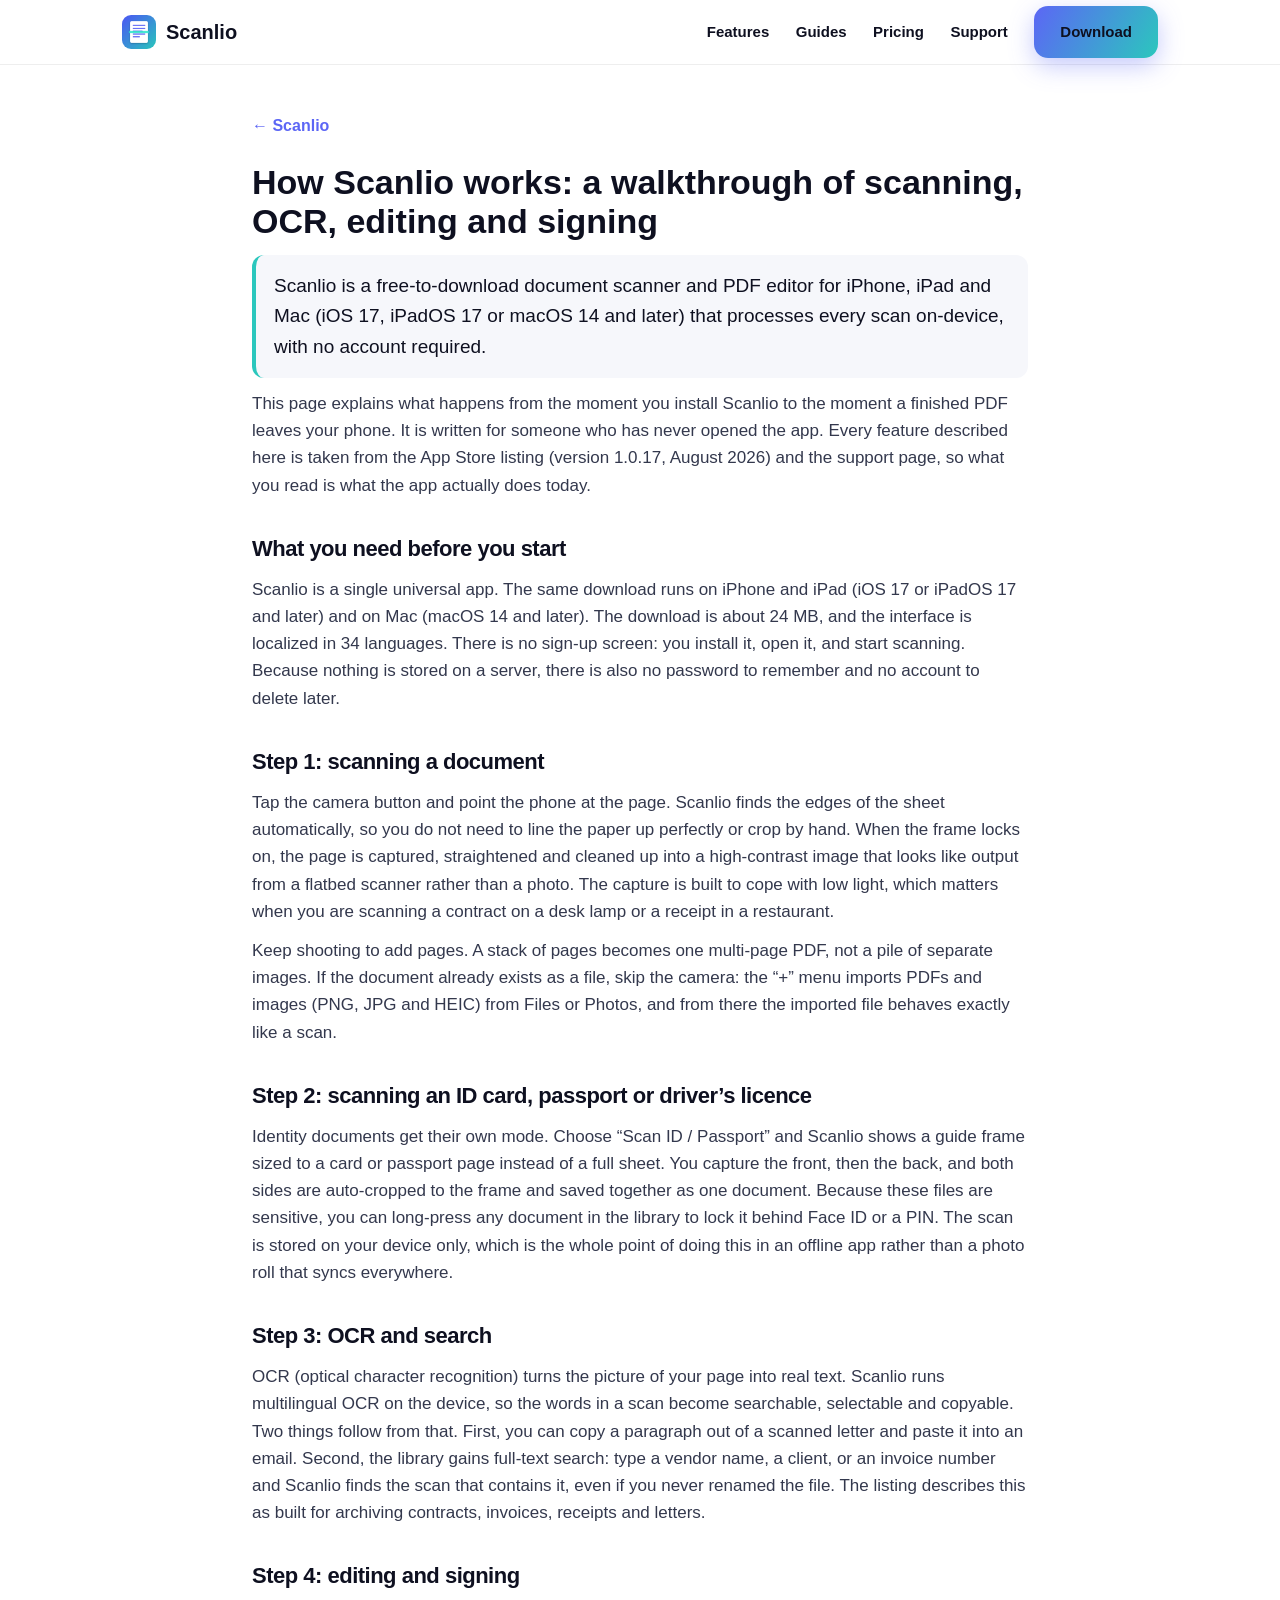
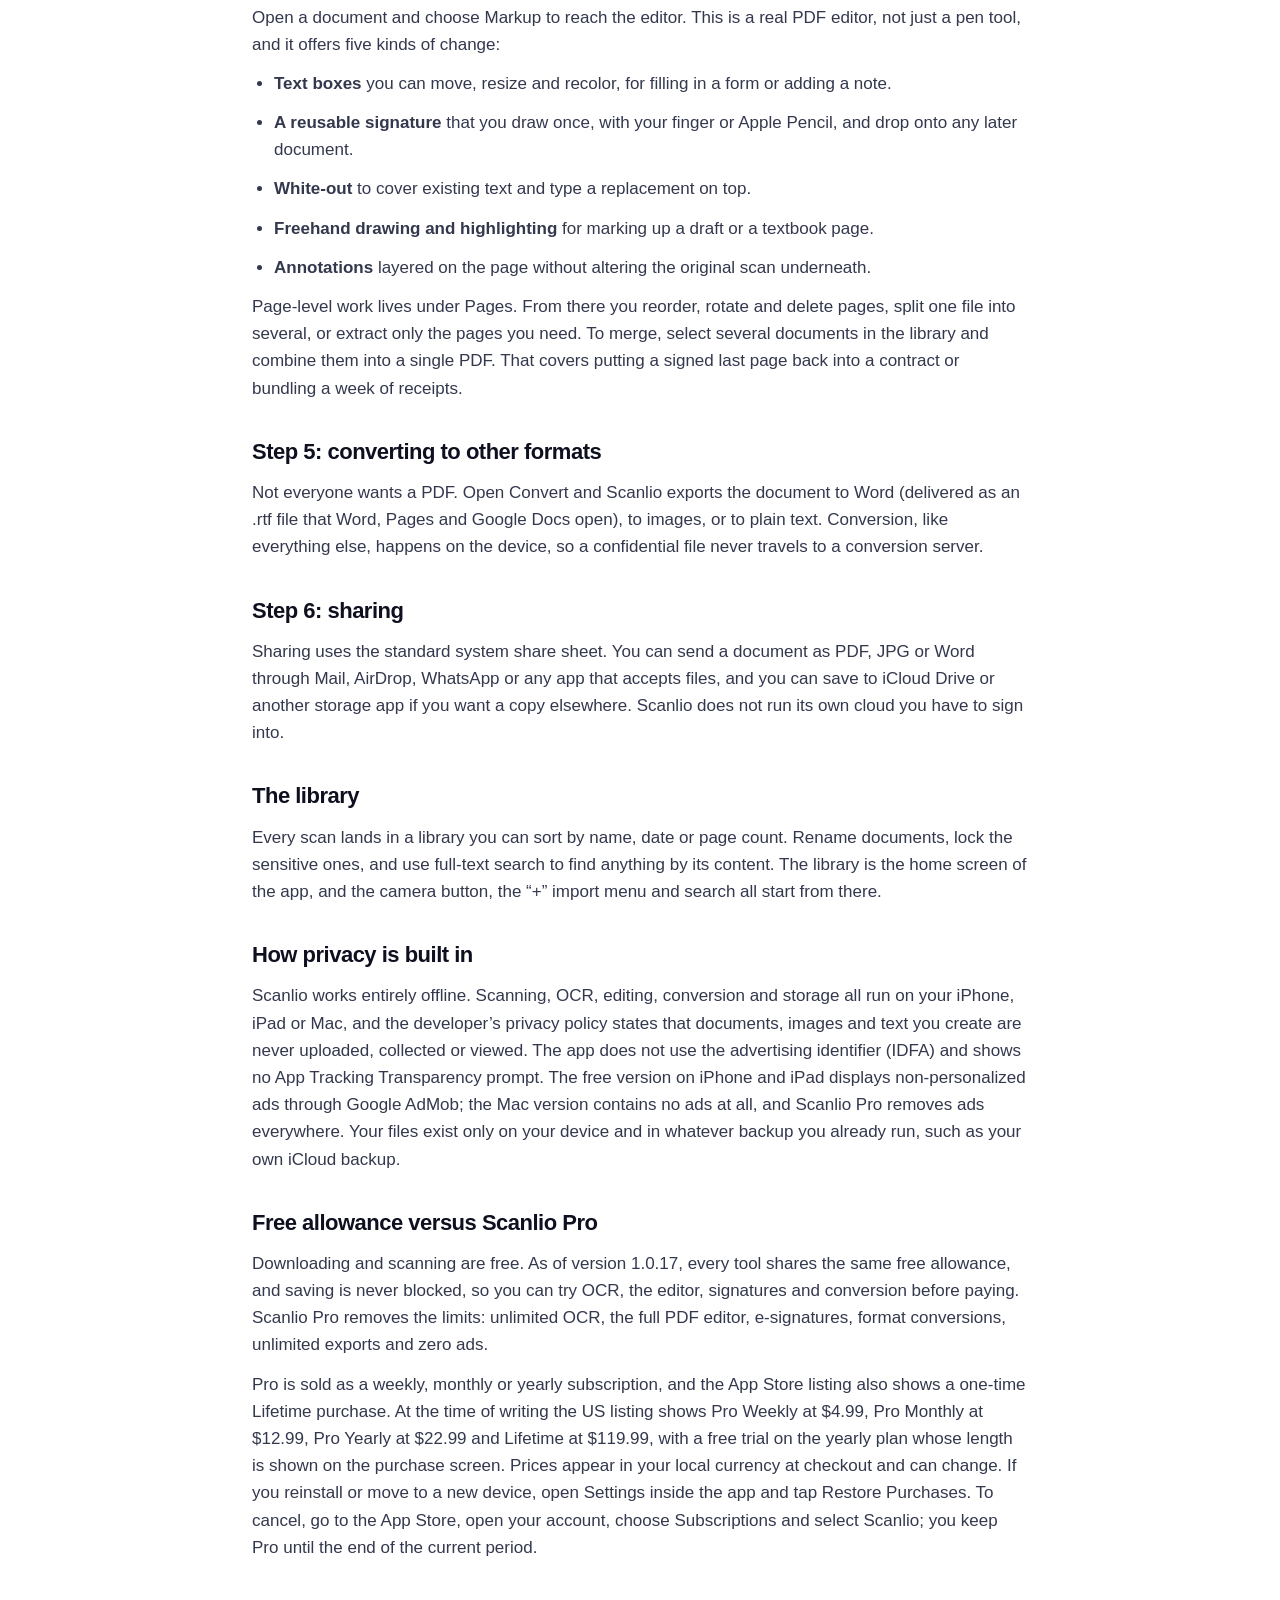
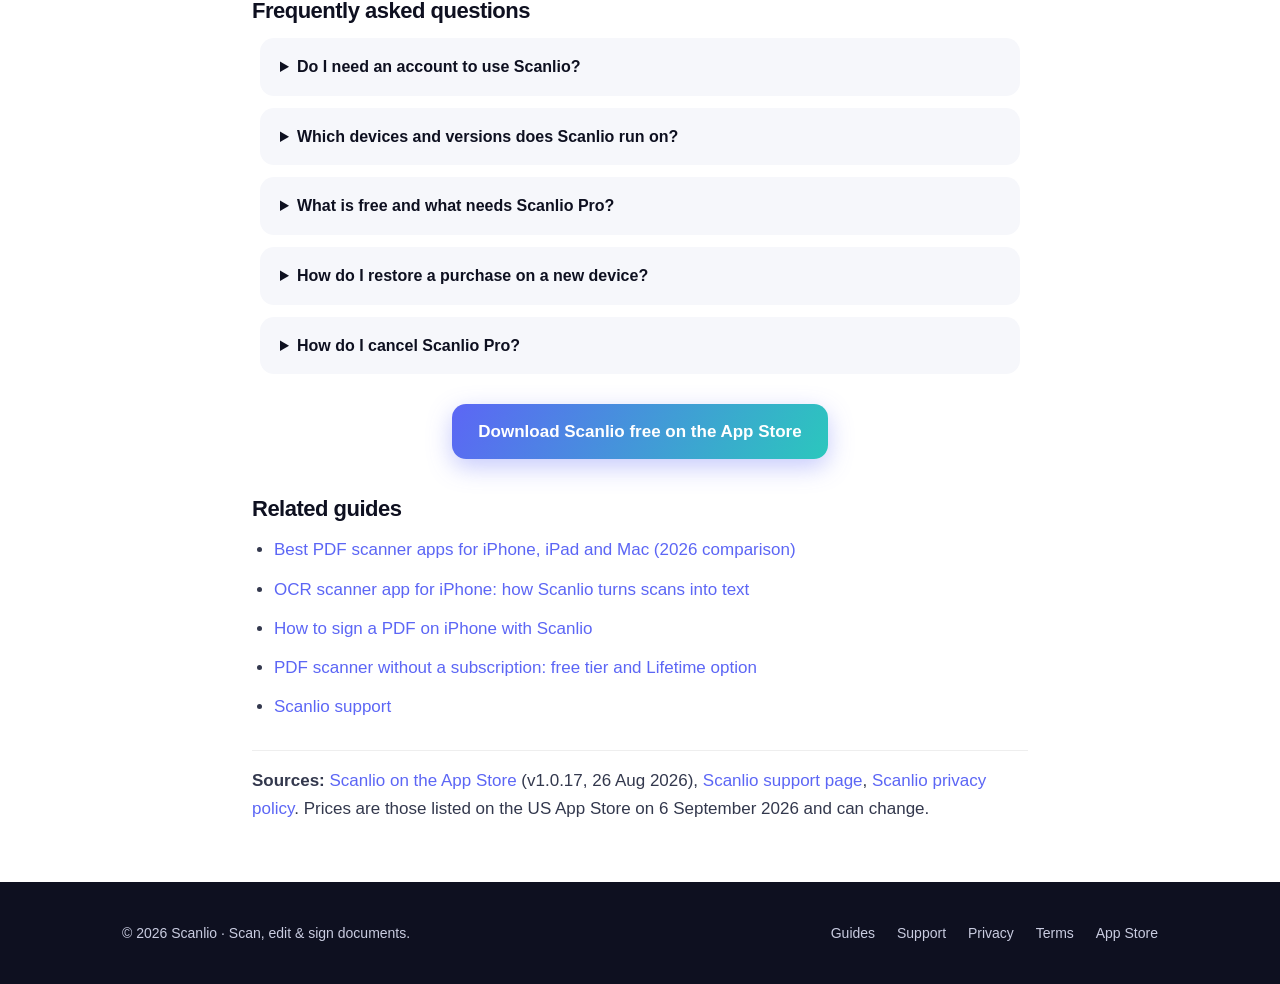
==== how-scanlio-works.html @ 83b653b0 "Add How Scanlio works walkthrough Co-Authored-By: Claude Fable 5.1 <noreply@anthropic.com>" ====
<!DOCTYPE html>
<html lang="en">
<head>
<meta charset="utf-8">
<meta name="viewport" content="width=device-width, initial-scale=1">
<title>How Scanlio Works: Scan, OCR, Edit &amp; Sign PDFs</title>
<meta name="description" content="Plain-language walkthrough of Scanlio for iPhone, iPad and Mac: scanning, ID capture, OCR search, PDF editing, signing, conversion, sharing and pricing.">
<link rel="canonical" href="https://lastoneparis.github.io/scanlio/how-scanlio-works.html">
<meta property="og:type" content="article">
<meta property="og:site_name" content="Scanlio">
<meta property="og:title" content="How Scanlio Works: Scan, OCR, Edit &amp; Sign PDFs">
<meta property="og:description" content="Plain-language walkthrough of Scanlio for iPhone, iPad and Mac: scanning, ID capture, OCR search, PDF editing, signing, conversion, sharing and pricing.">
<meta property="og:url" content="https://lastoneparis.github.io/scanlio/how-scanlio-works.html">
<meta property="og:image" content="https://lastoneparis.github.io/scanlio/share.png">
<meta property="og:image:width" content="1200">
<meta property="og:image:height" content="630">
<meta name="twitter:card" content="summary_large_image">
<meta name="twitter:title" content="How Scanlio Works: Scan, OCR, Edit &amp; Sign PDFs">
<meta name="twitter:description" content="Plain-language walkthrough of Scanlio for iPhone, iPad and Mac: scanning, ID capture, OCR search, PDF editing, signing, conversion, sharing and pricing.">
<meta name="twitter:image" content="https://lastoneparis.github.io/scanlio/share.png">
<meta name="robots" content="index, follow, max-image-preview:large">
<link rel="icon" href="assets/icon.png">
<link rel="apple-touch-icon" href="assets/icon.png">
<link rel="stylesheet" href="style.css">
<script type="application/ld+json">
{
  "@context": "https://schema.org",
  "@graph": [
    {
      "@type": "SoftwareApplication",
      "name": "Scanlio",
      "alternateName": "Scanlio: PDF Scanner & OCR",
      "operatingSystem": "iOS 17, iPadOS 17, macOS 14",
      "applicationCategory": "BusinessApplication",
      "softwareVersion": "1.0.17",
      "url": "https://lastoneparis.github.io/scanlio/",
      "downloadUrl": "https://apps.apple.com/app/id6780255773",
      "installUrl": "https://apps.apple.com/app/id6780255773",
      "image": "https://lastoneparis.github.io/scanlio/assets/icon.png",
      "description": "Document scanner and PDF editor for iPhone, iPad and Mac: scan to PDF, OCR, sign, annotate, merge, split and convert PDF to Word, images or text, all on-device.",
      "offers": [
        { "@type": "Offer", "name": "Free download", "price": "0", "priceCurrency": "USD", "url": "https://apps.apple.com/app/id6780255773" },
        { "@type": "Offer", "name": "Scanlio Pro Yearly", "price": "22.99", "priceCurrency": "USD", "url": "https://apps.apple.com/app/id6780255773" },
        { "@type": "Offer", "name": "Scanlio Pro Lifetime", "price": "119.99", "priceCurrency": "USD", "url": "https://apps.apple.com/app/id6780255773" }
      ],
      "author": { "@type": "Person", "name": "Hugo Moriceau" }
    },
    {
      "@type": "FAQPage",
      "mainEntity": [
        { "@type": "Question", "name": "Do I need an account to use Scanlio?", "acceptedAnswer": { "@type": "Answer", "text": "No. Scanlio has no sign-up and no login. Documents are stored on your device and processed there; nothing is uploaded to a server." } },
        { "@type": "Question", "name": "Which devices and versions does Scanlio run on?", "acceptedAnswer": { "@type": "Answer", "text": "iPhone and iPad on iOS 17 or iPadOS 17 and later, and Mac on macOS 14 and later. It is one universal app of about 24 MB, localized in 34 languages." } },
        { "@type": "Question", "name": "What is free and what needs Scanlio Pro?", "acceptedAnswer": { "@type": "Answer", "text": "Downloading and scanning are free, every tool shares one free allowance, and saving is never blocked. Scanlio Pro unlocks unlimited OCR, the full PDF editor, e-signatures, format conversion and unlimited exports, and removes ads." } },
        { "@type": "Question", "name": "How do I restore a purchase on a new device?", "acceptedAnswer": { "@type": "Answer", "text": "Open Settings inside Scanlio and tap Restore Purchases while signed in to the same Apple Account you used to buy Pro." } },
        { "@type": "Question", "name": "How do I cancel Scanlio Pro?", "acceptedAnswer": { "@type": "Answer", "text": "Open the App Store, tap your account, choose Subscriptions, select Scanlio and cancel. Pro stays active until the end of the period you already paid for." } }
      ]
    },
    {
      "@type": "BreadcrumbList",
      "itemListElement": [
        { "@type": "ListItem", "position": 1, "name": "Scanlio", "item": "https://lastoneparis.github.io/scanlio/" },
        { "@type": "ListItem", "position": 2, "name": "How Scanlio Works: Scan, OCR, Edit & Sign PDFs", "item": "https://lastoneparis.github.io/scanlio/how-scanlio-works.html" }
      ]
    }
  ]
}
</script>
</head>
<body>

<nav><div class="wrap">
  <div class="brand"><a href="index.html" style="color:inherit;display:flex;align-items:center;gap:10px"><img src="assets/icon.png" alt="Scanlio"> Scanlio</a></div>
  <div class="links">
    <a href="index.html#features">Features</a>
    <a href="index.html#guides">Guides</a>
    <a href="index.html#pricing">Pricing</a>
    <a href="support.html">Support</a>
    <a class="btn" href="https://apps.apple.com/app/id6780255773">Download</a>
  </div>
</div></nav>

<main class="page article">
  <a class="back" href="index.html">← Scanlio</a>
  <h1>How Scanlio works: a walkthrough of scanning, OCR, editing and signing</h1>
  <p class="canon">Scanlio is a free-to-download document scanner and PDF editor for iPhone, iPad and Mac (iOS 17, iPadOS 17 or macOS 14 and later) that processes every scan on-device, with no account required.</p>

  <p>This page explains what happens from the moment you install Scanlio to the moment a finished PDF leaves your phone. It is written for someone who has never opened the app. Every feature described here is taken from the App Store listing (version 1.0.17, August 2026) and the support page, so what you read is what the app actually does today.</p>

  <h2>What you need before you start</h2>
  <p>Scanlio is a single universal app. The same download runs on iPhone and iPad (iOS 17 or iPadOS 17 and later) and on Mac (macOS 14 and later). The download is about 24 MB, and the interface is localized in 34 languages. There is no sign-up screen: you install it, open it, and start scanning. Because nothing is stored on a server, there is also no password to remember and no account to delete later.</p>

  <h2>Step 1: scanning a document</h2>
  <p>Tap the camera button and point the phone at the page. Scanlio finds the edges of the sheet automatically, so you do not need to line the paper up perfectly or crop by hand. When the frame locks on, the page is captured, straightened and cleaned up into a high-contrast image that looks like output from a flatbed scanner rather than a photo. The capture is built to cope with low light, which matters when you are scanning a contract on a desk lamp or a receipt in a restaurant.</p>
  <p>Keep shooting to add pages. A stack of pages becomes one multi-page PDF, not a pile of separate images. If the document already exists as a file, skip the camera: the “+” menu imports PDFs and images (PNG, JPG and HEIC) from Files or Photos, and from there the imported file behaves exactly like a scan.</p>

  <h2>Step 2: scanning an ID card, passport or driver’s licence</h2>
  <p>Identity documents get their own mode. Choose “Scan ID / Passport” and Scanlio shows a guide frame sized to a card or passport page instead of a full sheet. You capture the front, then the back, and both sides are auto-cropped to the frame and saved together as one document. Because these files are sensitive, you can long-press any document in the library to lock it behind Face ID or a PIN. The scan is stored on your device only, which is the whole point of doing this in an offline app rather than a photo roll that syncs everywhere.</p>

  <h2>Step 3: OCR and search</h2>
  <p>OCR (optical character recognition) turns the picture of your page into real text. Scanlio runs multilingual OCR on the device, so the words in a scan become searchable, selectable and copyable. Two things follow from that. First, you can copy a paragraph out of a scanned letter and paste it into an email. Second, the library gains full-text search: type a vendor name, a client, or an invoice number and Scanlio finds the scan that contains it, even if you never renamed the file. The listing describes this as built for archiving contracts, invoices, receipts and letters.</p>

  <h2>Step 4: editing and signing</h2>
  <p>Open a document and choose Markup to reach the editor. This is a real PDF editor, not just a pen tool, and it offers five kinds of change:</p>
  <ul>
    <li><strong>Text boxes</strong> you can move, resize and recolor, for filling in a form or adding a note.</li>
    <li><strong>A reusable signature</strong> that you draw once, with your finger or Apple Pencil, and drop onto any later document.</li>
    <li><strong>White-out</strong> to cover existing text and type a replacement on top.</li>
    <li><strong>Freehand drawing and highlighting</strong> for marking up a draft or a textbook page.</li>
    <li><strong>Annotations</strong> layered on the page without altering the original scan underneath.</li>
  </ul>
  <p>Page-level work lives under Pages. From there you reorder, rotate and delete pages, split one file into several, or extract only the pages you need. To merge, select several documents in the library and combine them into a single PDF. That covers putting a signed last page back into a contract or bundling a week of receipts.</p>

  <h2>Step 5: converting to other formats</h2>
  <p>Not everyone wants a PDF. Open Convert and Scanlio exports the document to Word (delivered as an .rtf file that Word, Pages and Google Docs open), to images, or to plain text. Conversion, like everything else, happens on the device, so a confidential file never travels to a conversion server.</p>

  <h2>Step 6: sharing</h2>
  <p>Sharing uses the standard system share sheet. You can send a document as PDF, JPG or Word through Mail, AirDrop, WhatsApp or any app that accepts files, and you can save to iCloud Drive or another storage app if you want a copy elsewhere. Scanlio does not run its own cloud you have to sign into.</p>

  <h2>The library</h2>
  <p>Every scan lands in a library you can sort by name, date or page count. Rename documents, lock the sensitive ones, and use full-text search to find anything by its content. The library is the home screen of the app, and the camera button, the “+” import menu and search all start from there.</p>

  <h2>How privacy is built in</h2>
  <p>Scanlio works entirely offline. Scanning, OCR, editing, conversion and storage all run on your iPhone, iPad or Mac, and the developer’s privacy policy states that documents, images and text you create are never uploaded, collected or viewed. The app does not use the advertising identifier (IDFA) and shows no App Tracking Transparency prompt. The free version on iPhone and iPad displays non-personalized ads through Google AdMob; the Mac version contains no ads at all, and Scanlio Pro removes ads everywhere. Your files exist only on your device and in whatever backup you already run, such as your own iCloud backup.</p>

  <h2>Free allowance versus Scanlio Pro</h2>
  <p>Downloading and scanning are free. As of version 1.0.17, every tool shares the same free allowance, and saving is never blocked, so you can try OCR, the editor, signatures and conversion before paying. Scanlio Pro removes the limits: unlimited OCR, the full PDF editor, e-signatures, format conversions, unlimited exports and zero ads.</p>
  <p>Pro is sold as a weekly, monthly or yearly subscription, and the App Store listing also shows a one-time Lifetime purchase. At the time of writing the US listing shows Pro Weekly at $4.99, Pro Monthly at $12.99, Pro Yearly at $22.99 and Lifetime at $119.99, with a free trial on the yearly plan whose length is shown on the purchase screen. Prices appear in your local currency at checkout and can change. If you reinstall or move to a new device, open Settings inside the app and tap Restore Purchases. To cancel, go to the App Store, open your account, choose Subscriptions and select Scanlio; you keep Pro until the end of the current period.</p>

  <h2>Frequently asked questions</h2>
  <div class="faq">
    <details><summary>Do I need an account to use Scanlio?</summary><p>No. Scanlio has no sign-up and no login. Documents are stored on your device and processed there; nothing is uploaded to a server.</p></details>
    <details><summary>Which devices and versions does Scanlio run on?</summary><p>iPhone and iPad on iOS 17 or iPadOS 17 and later, and Mac on macOS 14 and later. It is one universal app of about 24 MB, localized in 34 languages.</p></details>
    <details><summary>What is free and what needs Scanlio Pro?</summary><p>Downloading and scanning are free, every tool shares one free allowance, and saving is never blocked. Scanlio Pro unlocks unlimited OCR, the full PDF editor, e-signatures, format conversion and unlimited exports, and removes ads.</p></details>
    <details><summary>How do I restore a purchase on a new device?</summary><p>Open Settings inside Scanlio and tap Restore Purchases while signed in to the same Apple Account you used to buy Pro.</p></details>
    <details><summary>How do I cancel Scanlio Pro?</summary><p>Open the App Store, tap your account, choose Subscriptions, select Scanlio and cancel. Pro stays active until the end of the period you already paid for.</p></details>
  </div>

  <p class="cta-row"><a class="btn" href="https://apps.apple.com/app/id6780255773">Download Scanlio free on the App Store</a></p>

  <h2>Related guides</h2>
  <ul class="related">
    <li><a href="best-pdf-scanner-apps-2026.html">Best PDF scanner apps for iPhone, iPad and Mac (2026 comparison)</a></li>
    <li><a href="ocr-scanner-app-iphone.html">OCR scanner app for iPhone: how Scanlio turns scans into text</a></li>
    <li><a href="sign-pdf-on-iphone.html">How to sign a PDF on iPhone with Scanlio</a></li>
    <li><a href="pdf-scanner-without-subscription.html">PDF scanner without a subscription: free tier and Lifetime option</a></li>
    <li><a href="support.html">Scanlio support</a></li>
  </ul>
  <p class="src"><strong>Sources:</strong> <a href="https://apps.apple.com/us/app/scanlio-pdf-scanner-ocr/id6780255773">Scanlio on the App Store</a> (v1.0.17, 26 Aug 2026), <a href="https://lastoneparis.github.io/scanlio/support.html">Scanlio support page</a>, <a href="https://lastoneparis.github.io/scanlio/privacy.html">Scanlio privacy policy</a>. Prices are those listed on the US App Store on 6 September 2026 and can change.</p>
</main>

<footer><div class="wrap">
  <div>© 2026 Scanlio · Scan, edit & sign documents.</div>
  <div class="links">
    <a href="index.html#guides">Guides</a>
    <a href="support.html">Support</a>
    <a href="privacy.html">Privacy</a>
    <a href="terms.html">Terms</a>
    <a href="https://apps.apple.com/app/id6780255773">App Store</a>
  </div>
</div></footer>

</body>
</html>
---- style.css ----
:root{
  --indigo:#5c66f5; --teal:#2bc7bd; --ink:#0e1020; --muted:#6b7088;
  --bg:#ffffff; --card:#f6f7fb; --radius:18px;
}
*{box-sizing:border-box;margin:0;padding:0}
html{scroll-behavior:smooth}
body{font-family:-apple-system,BlinkMacSystemFont,"Segoe UI",Roboto,Helvetica,Arial,sans-serif;color:var(--ink);background:var(--bg);line-height:1.6}
a{color:var(--indigo);text-decoration:none}
.wrap{max-width:1080px;margin:0 auto;padding:0 22px}
.btn{display:inline-block;padding:14px 26px;border-radius:14px;font-weight:700;color:#fff;background:linear-gradient(120deg,var(--indigo),var(--teal));box-shadow:0 8px 24px rgba(92,102,245,.35)}
.btn.alt{background:transparent;color:var(--indigo);border:2px solid var(--indigo);box-shadow:none}

/* nav */
nav{position:sticky;top:0;z-index:10;background:rgba(255,255,255,.85);backdrop-filter:blur(12px);border-bottom:1px solid #eee}
nav .wrap{display:flex;align-items:center;justify-content:space-between;height:64px}
nav .brand{display:flex;align-items:center;gap:10px;font-weight:800;font-size:20px}
nav .brand img{width:34px;height:34px;border-radius:9px}
nav .links a{margin-left:22px;color:var(--ink);font-weight:600;font-size:15px}

/* hero */
.hero{background:linear-gradient(150deg,#eef0ff,#e6fbf7);padding:72px 0 56px}
.hero .wrap{display:grid;grid-template-columns:1.1fr .9fr;gap:40px;align-items:center}
.hero h1{font-size:46px;line-height:1.1;letter-spacing:-1px}
.hero h1 span{background:linear-gradient(120deg,var(--indigo),var(--teal));-webkit-background-clip:text;background-clip:text;color:transparent}
.hero p.lead{font-size:19px;color:var(--muted);margin:18px 0 26px;max-width:520px}
.hero .cta{display:flex;gap:14px;flex-wrap:wrap;align-items:center}
.hero .phone{justify-self:center}
.hero .phone img{width:300px;border-radius:36px;box-shadow:0 30px 70px rgba(14,16,32,.25)}
.badges{margin-top:14px;color:var(--muted);font-size:14px}

/* sections */
section{padding:64px 0}
h2{font-size:32px;letter-spacing:-.5px;text-align:center}
.sub{text-align:center;color:var(--muted);max-width:620px;margin:12px auto 40px;font-size:17px}
.grid{display:grid;grid-template-columns:repeat(3,1fr);gap:20px}
.feat{background:var(--card);border-radius:var(--radius);padding:24px}
.feat .ico{width:46px;height:46px;border-radius:12px;background:linear-gradient(120deg,var(--indigo),var(--teal));display:flex;align-items:center;justify-content:center;font-size:22px;margin-bottom:14px}
.feat h3{font-size:18px;margin-bottom:6px}
.feat p{color:var(--muted);font-size:15px}

/* shots */
.shots{display:flex;gap:18px;overflow-x:auto;padding:6px 2px 16px;scroll-snap-type:x mandatory}
.shots img{height:520px;border-radius:26px;box-shadow:0 16px 40px rgba(14,16,32,.18);scroll-snap-align:center}

/* pricing */
.price-wrap{max-width:560px;margin:0 auto;display:flex;flex-direction:column;gap:14px}
.plan{display:flex;align-items:center;justify-content:space-between;background:var(--card);border:2px solid transparent;border-radius:var(--radius);padding:20px 22px}
.plan.best{border-color:var(--teal);background:#fff;box-shadow:0 10px 30px rgba(43,199,189,.18)}
.plan .save{font-size:12px;font-weight:800;color:#fff;background:linear-gradient(120deg,var(--indigo),var(--teal));padding:3px 9px;border-radius:99px;margin-left:8px}
.plan .p{font-size:22px;font-weight:800}
.note{text-align:center;color:var(--muted);font-size:14px;margin-top:14px}

/* faq */
.faq{max-width:760px;margin:0 auto}
.faq details{background:var(--card);border-radius:14px;padding:16px 20px;margin-bottom:12px}
.faq summary{font-weight:700;cursor:pointer}
.faq p{color:var(--muted);margin-top:10px}

footer{background:var(--ink);color:#c9cce0;padding:40px 0;font-size:14px}
footer .wrap{display:flex;justify-content:space-between;flex-wrap:wrap;gap:16px}
footer a{color:#c9cce0}
footer .links a{margin-left:18px}

.page{max-width:760px;margin:0 auto;padding:48px 22px}
.page h1{font-size:34px;margin-bottom:8px}
.page h2{text-align:left;font-size:22px;margin:26px 0 8px}
.page p,.page li{color:#33384d;margin-bottom:10px}
.page ul{padding-left:22px}
.page .back{display:inline-block;margin-bottom:24px;font-weight:700}

@media(max-width:820px){
  .hero .wrap{grid-template-columns:1fr;text-align:center}
  .hero .cta{justify-content:center}
  .hero p.lead{margin-left:auto;margin-right:auto}
  .grid{grid-template-columns:1fr}
  .hero h1{font-size:36px}
  nav .links{display:none}
}

/* ---- guide pages (appended 2026-09-06) ---- */
.page.article{max-width:820px}
.page.article h1{font-size:34px;line-height:1.15;margin-bottom:14px}
.page.article h2{text-align:left;font-size:22px;margin:32px 0 10px}
.page.article p,.page.article li{color:#33384d;margin-bottom:12px;font-size:17px}
.page.article ul{padding-left:22px;margin-bottom:12px}
.page.article .canon{font-size:19px;color:var(--ink);background:var(--card);border-left:4px solid var(--teal);border-radius:12px;padding:16px 18px}
.page.article ol{padding-left:24px;margin-bottom:12px}
.page.article ol li{margin-bottom:8px}
.tablewrap{overflow-x:auto;margin:14px 0 22px;-webkit-overflow-scrolling:touch}
.tablewrap table{border-collapse:collapse;width:100%;min-width:760px;font-size:14px}
.tablewrap th,.tablewrap td{border:1px solid #e5e7f0;padding:10px 12px;text-align:left;vertical-align:top;color:#33384d}
.tablewrap th{background:var(--card);font-weight:700;color:var(--ink)}
.tablewrap tbody tr:nth-child(odd) td{background:#fbfbfe}
.page.article .faq details{background:var(--card);border-radius:14px;padding:16px 20px;margin-bottom:12px}
.page.article .faq summary{font-weight:700;cursor:pointer;color:var(--ink)}
.page.article .faq p{color:var(--muted);margin:10px 0 0}
.cta-row{text-align:center;margin:30px 0}
.related li{margin-bottom:6px}
.src{font-size:14px;color:var(--muted);border-top:1px solid #eee;padding-top:16px;margin-top:30px}
.page.article .back{display:inline-block;margin-bottom:24px;font-weight:700}

/* guides block on the home page */
#guides .grid{grid-template-columns:repeat(3,1fr)}
#guides .feat h3{font-size:17px}
#guides .feat h3 a{color:var(--ink)}
#guides .feat p{font-size:14px}
@media(max-width:820px){#guides .grid{grid-template-columns:1fr}}
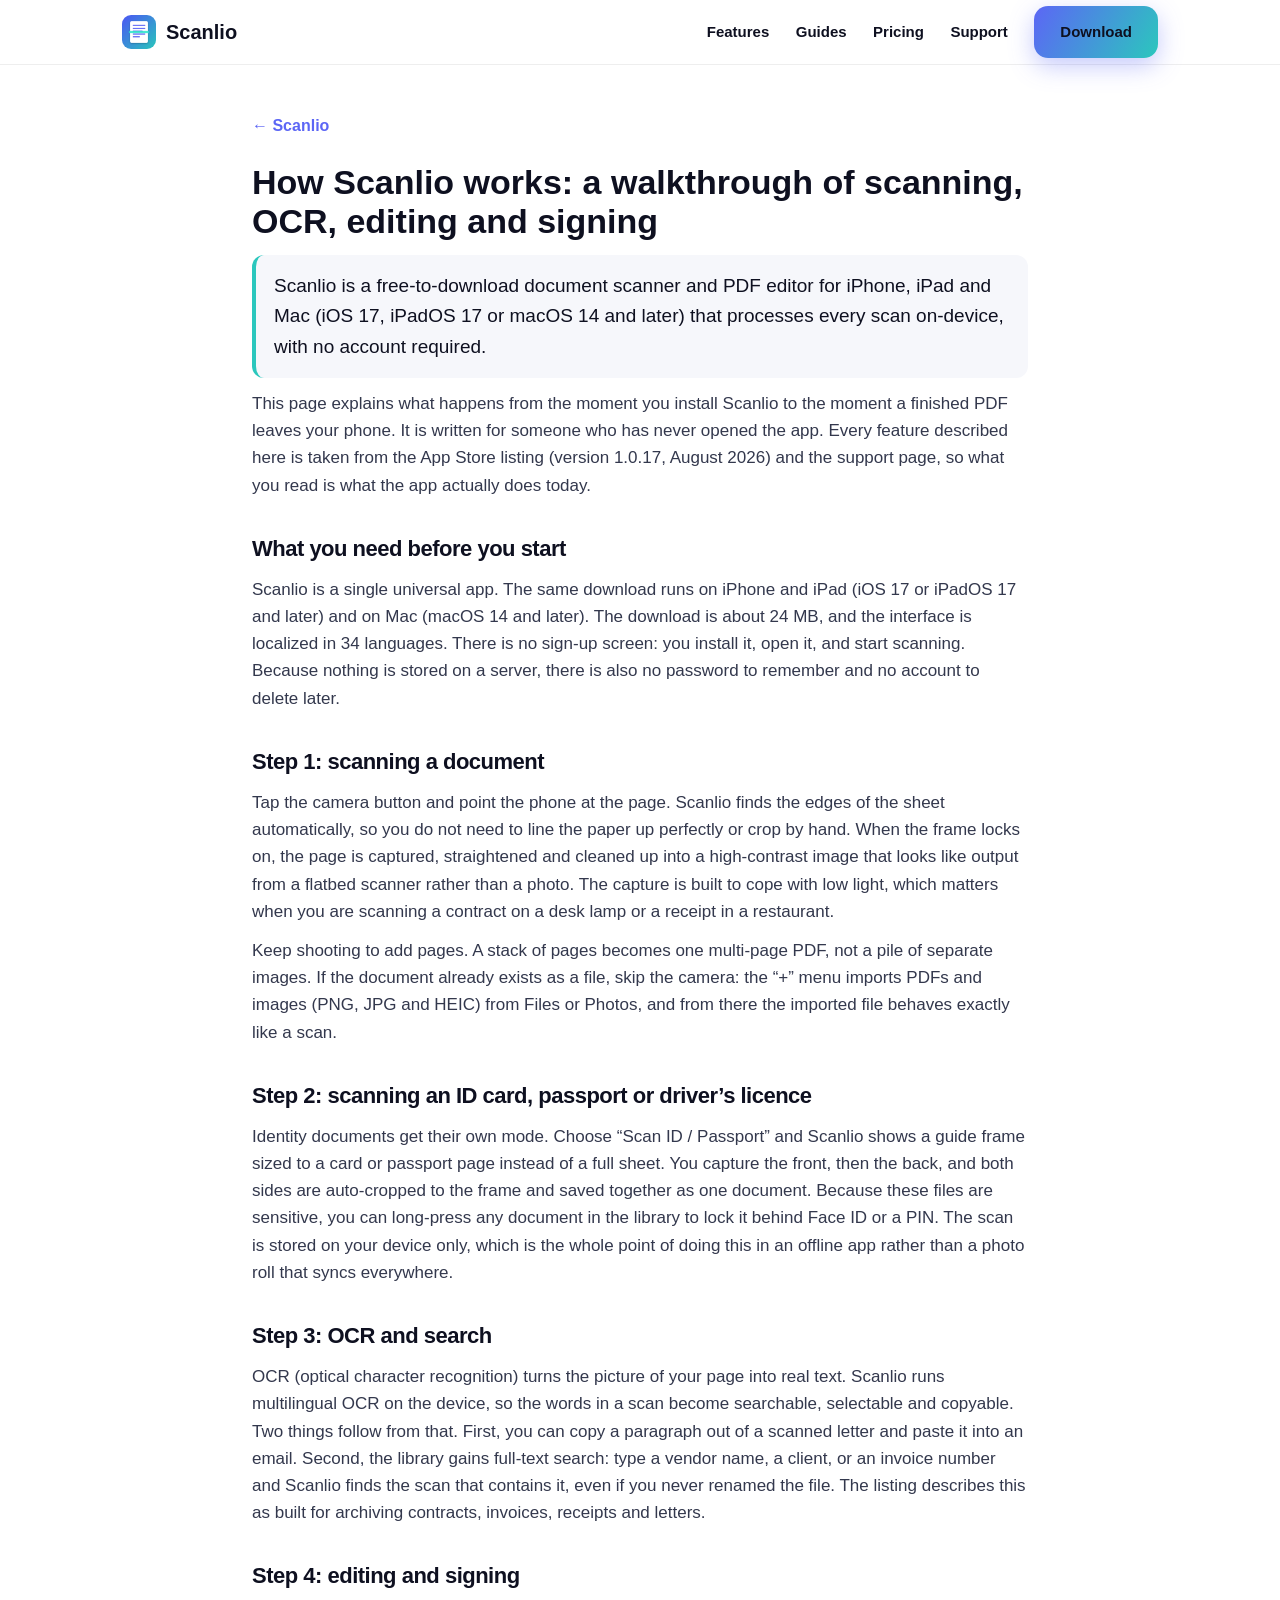
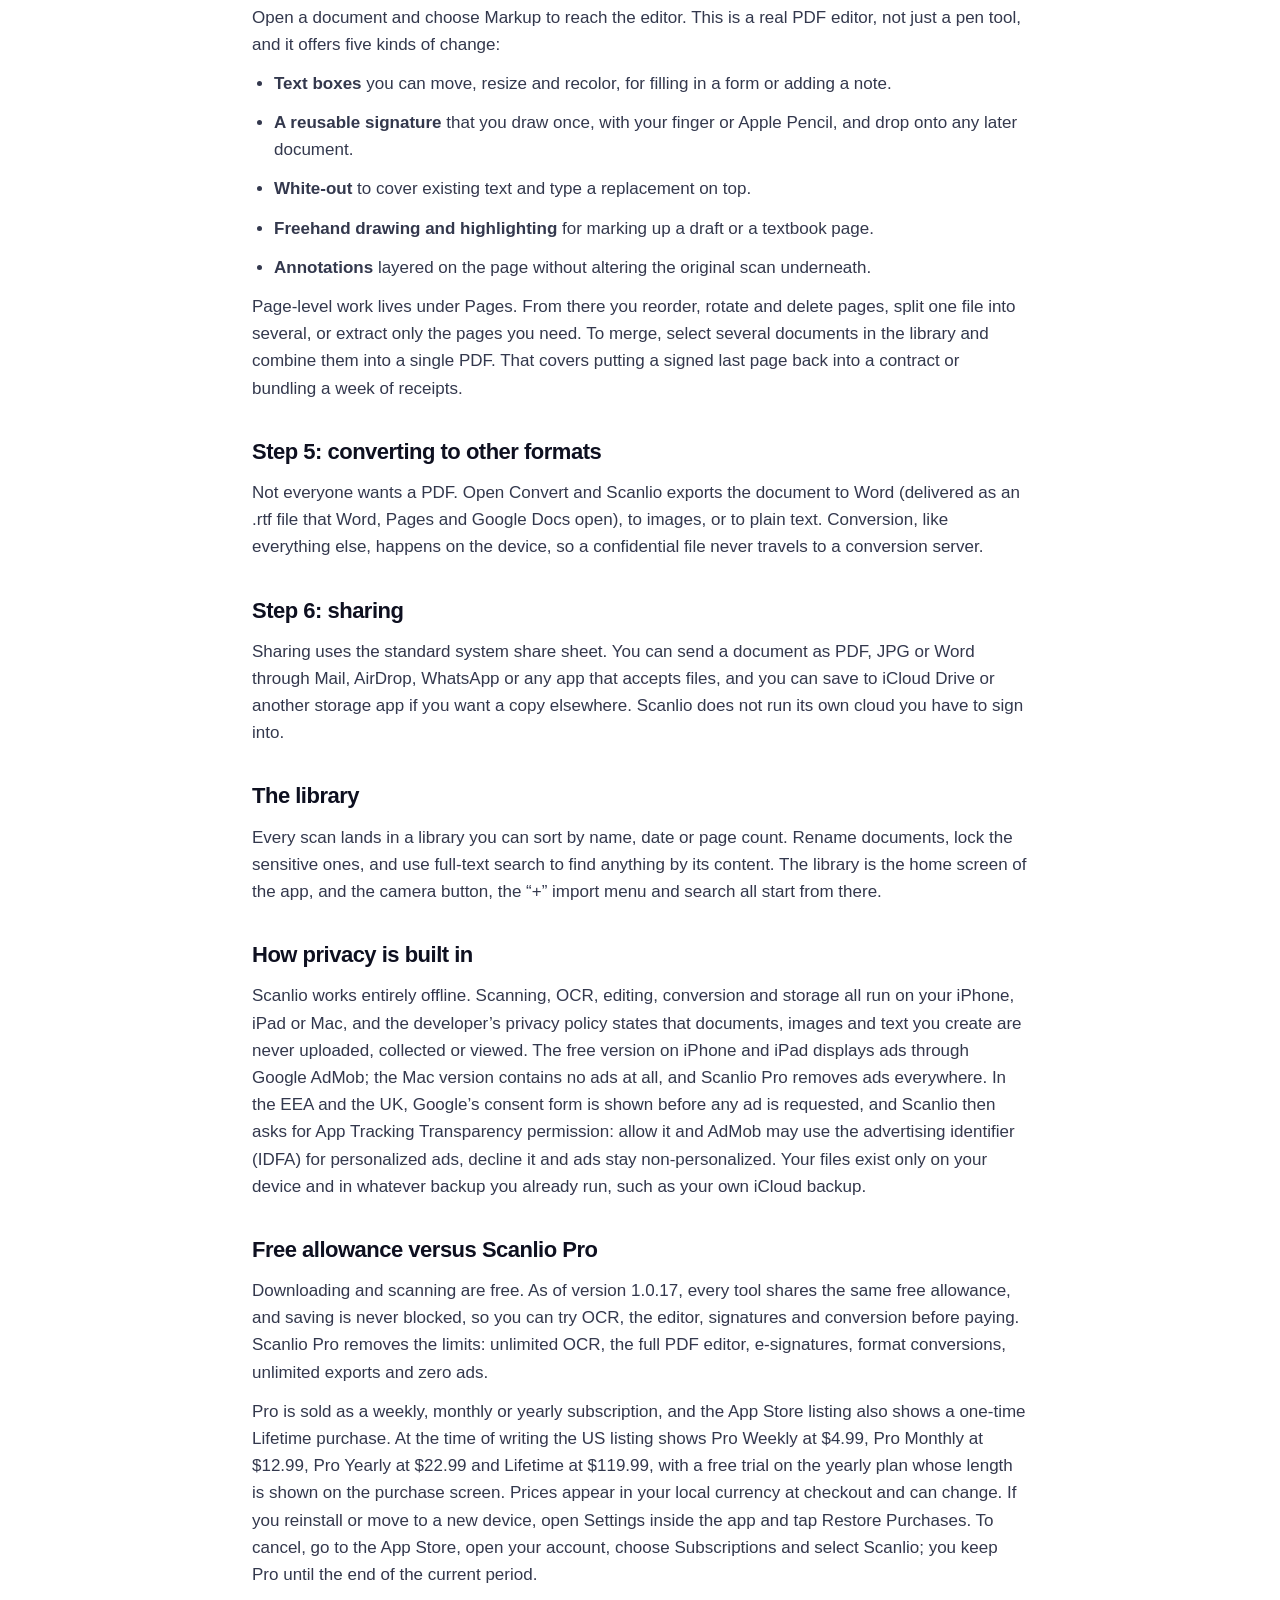
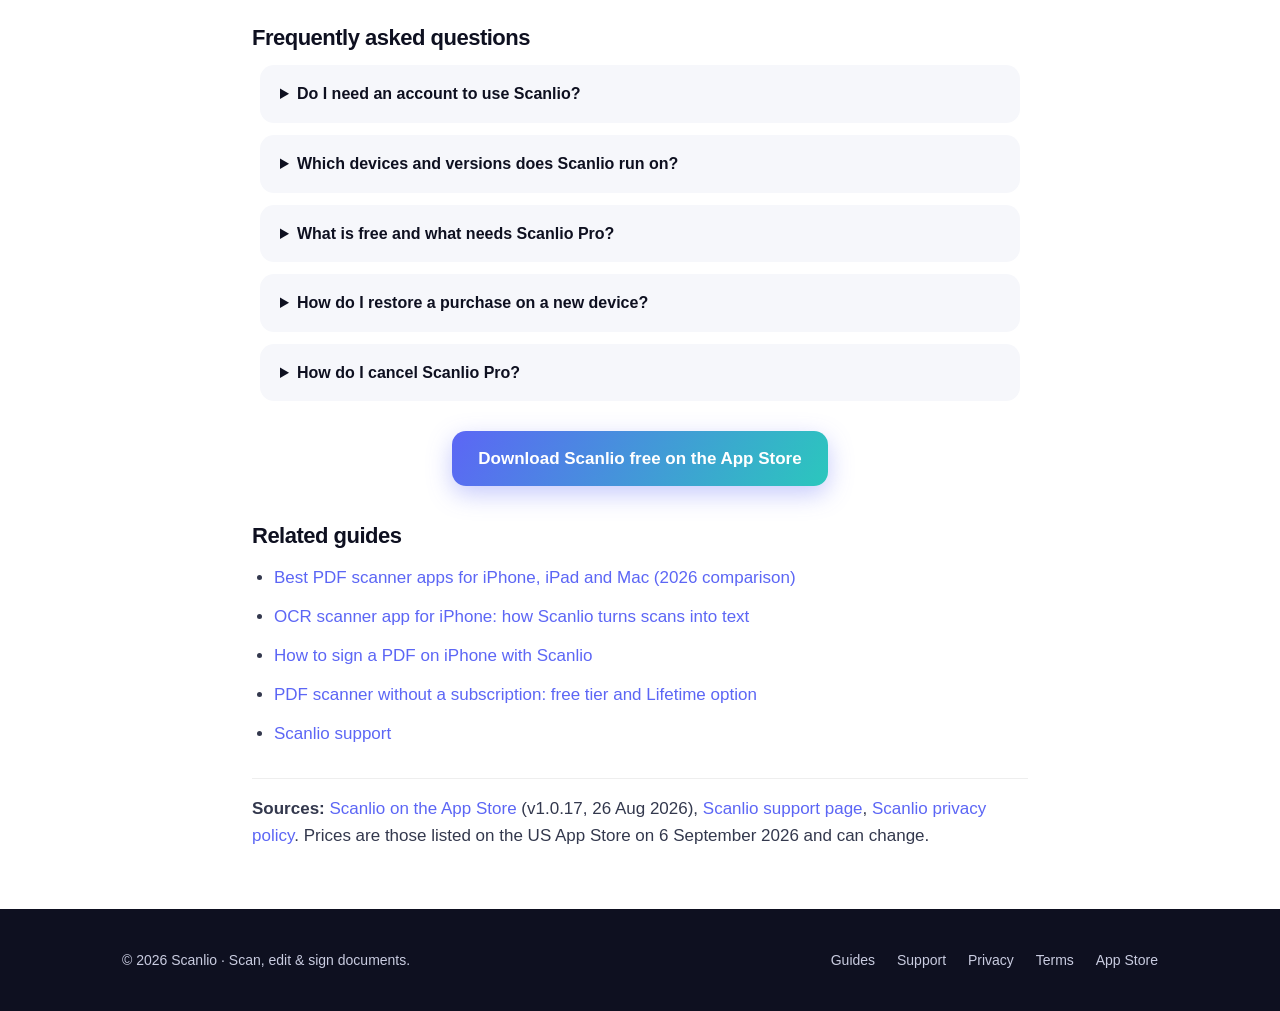
==== commit 57c62bc8: "fix(privacy): the policy said the opposite of the binary on IDFA and ATT The published policy at the" ====
--- a/how-scanlio-works.html
+++ b/how-scanlio-works.html
@@ -120,7 +120,7 @@
   <p>Every scan lands in a library you can sort by name, date or page count. Rename documents, lock the sensitive ones, and use full-text search to find anything by its content. The library is the home screen of the app, and the camera button, the “+” import menu and search all start from there.</p>
 
   <h2>How privacy is built in</h2>
-  <p>Scanlio works entirely offline. Scanning, OCR, editing, conversion and storage all run on your iPhone, iPad or Mac, and the developer’s privacy policy states that documents, images and text you create are never uploaded, collected or viewed. The app does not use the advertising identifier (IDFA) and shows no App Tracking Transparency prompt. The free version on iPhone and iPad displays non-personalized ads through Google AdMob; the Mac version contains no ads at all, and Scanlio Pro removes ads everywhere. Your files exist only on your device and in whatever backup you already run, such as your own iCloud backup.</p>
+  <p>Scanlio works entirely offline. Scanning, OCR, editing, conversion and storage all run on your iPhone, iPad or Mac, and the developer’s privacy policy states that documents, images and text you create are never uploaded, collected or viewed. The free version on iPhone and iPad displays ads through Google AdMob; the Mac version contains no ads at all, and Scanlio Pro removes ads everywhere. In the EEA and the UK, Google&#8217;s consent form is shown before any ad is requested, and Scanlio then asks for App Tracking Transparency permission: allow it and AdMob may use the advertising identifier (IDFA) for personalized ads, decline it and ads stay non-personalized. Your files exist only on your device and in whatever backup you already run, such as your own iCloud backup.</p>
 
   <h2>Free allowance versus Scanlio Pro</h2>
   <p>Downloading and scanning are free. As of version 1.0.17, every tool shares the same free allowance, and saving is never blocked, so you can try OCR, the editor, signatures and conversion before paying. Scanlio Pro removes the limits: unlimited OCR, the full PDF editor, e-signatures, format conversions, unlimited exports and zero ads.</p>
